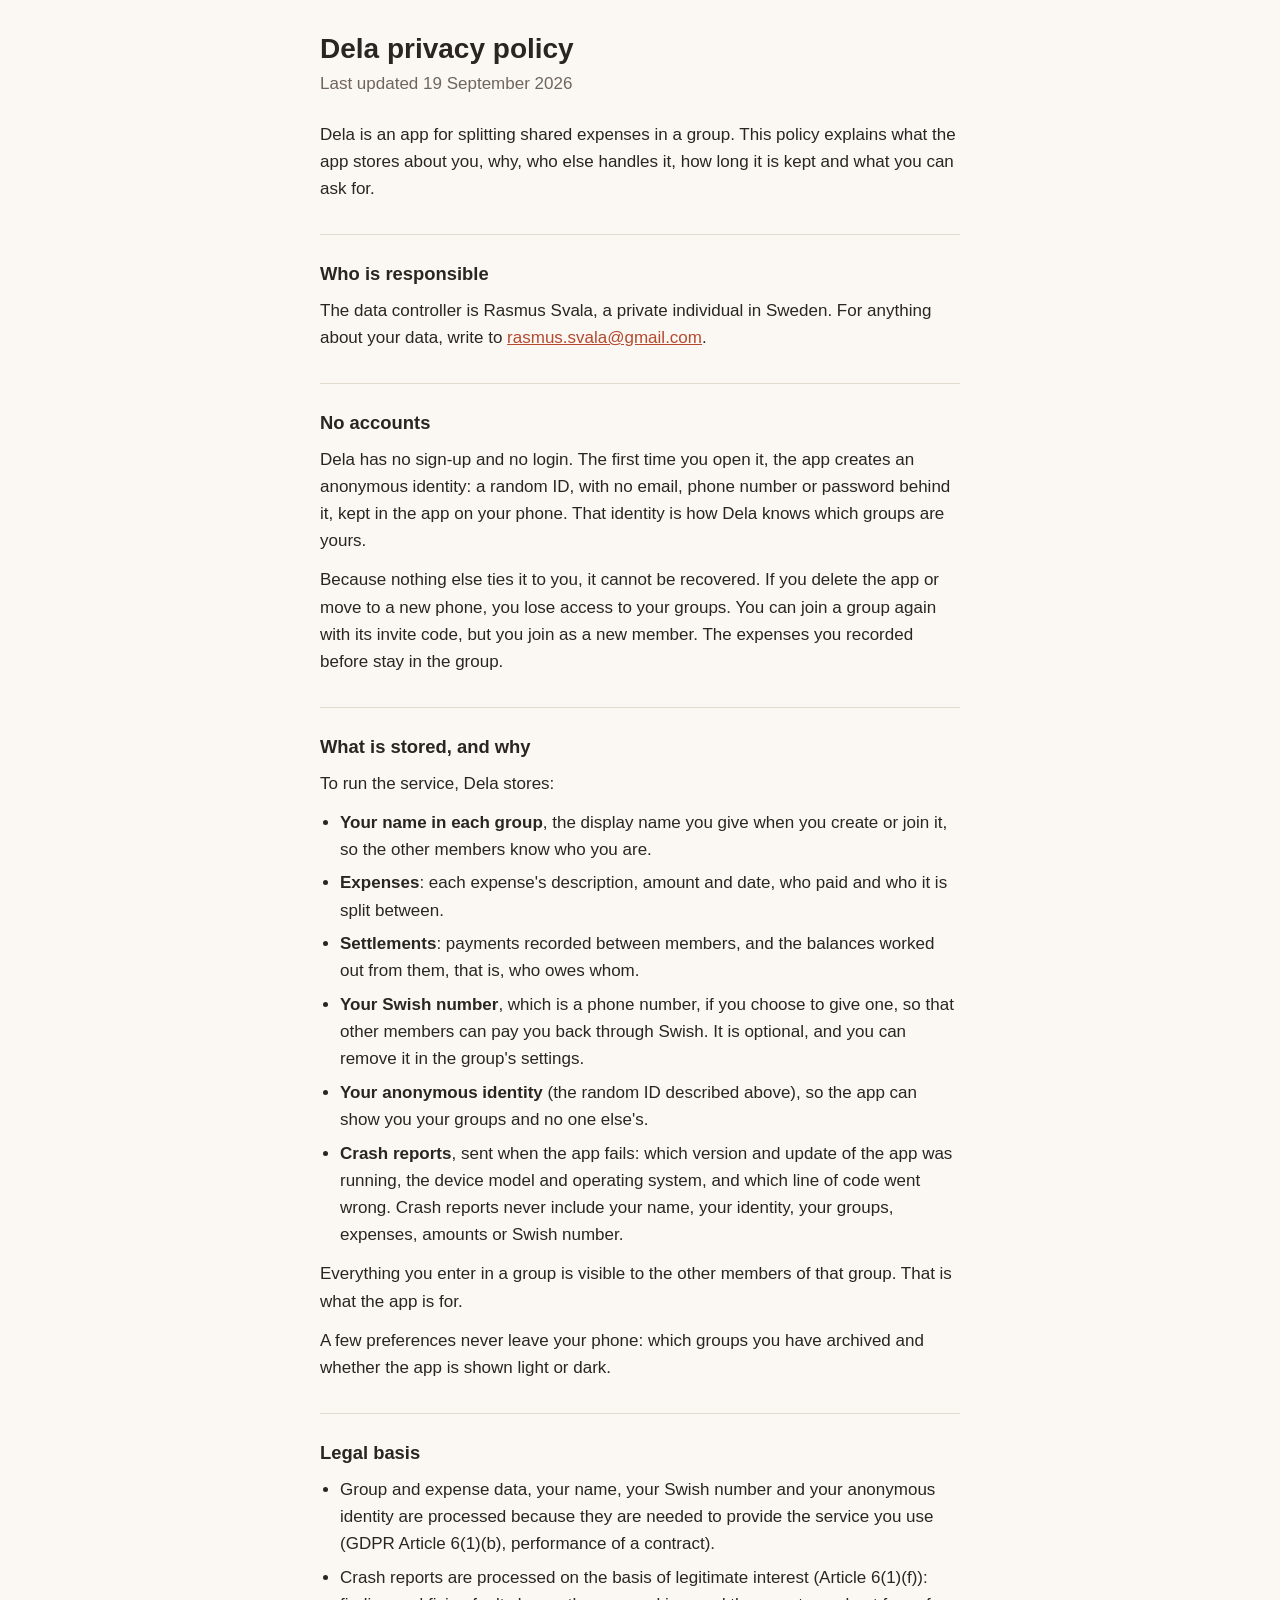
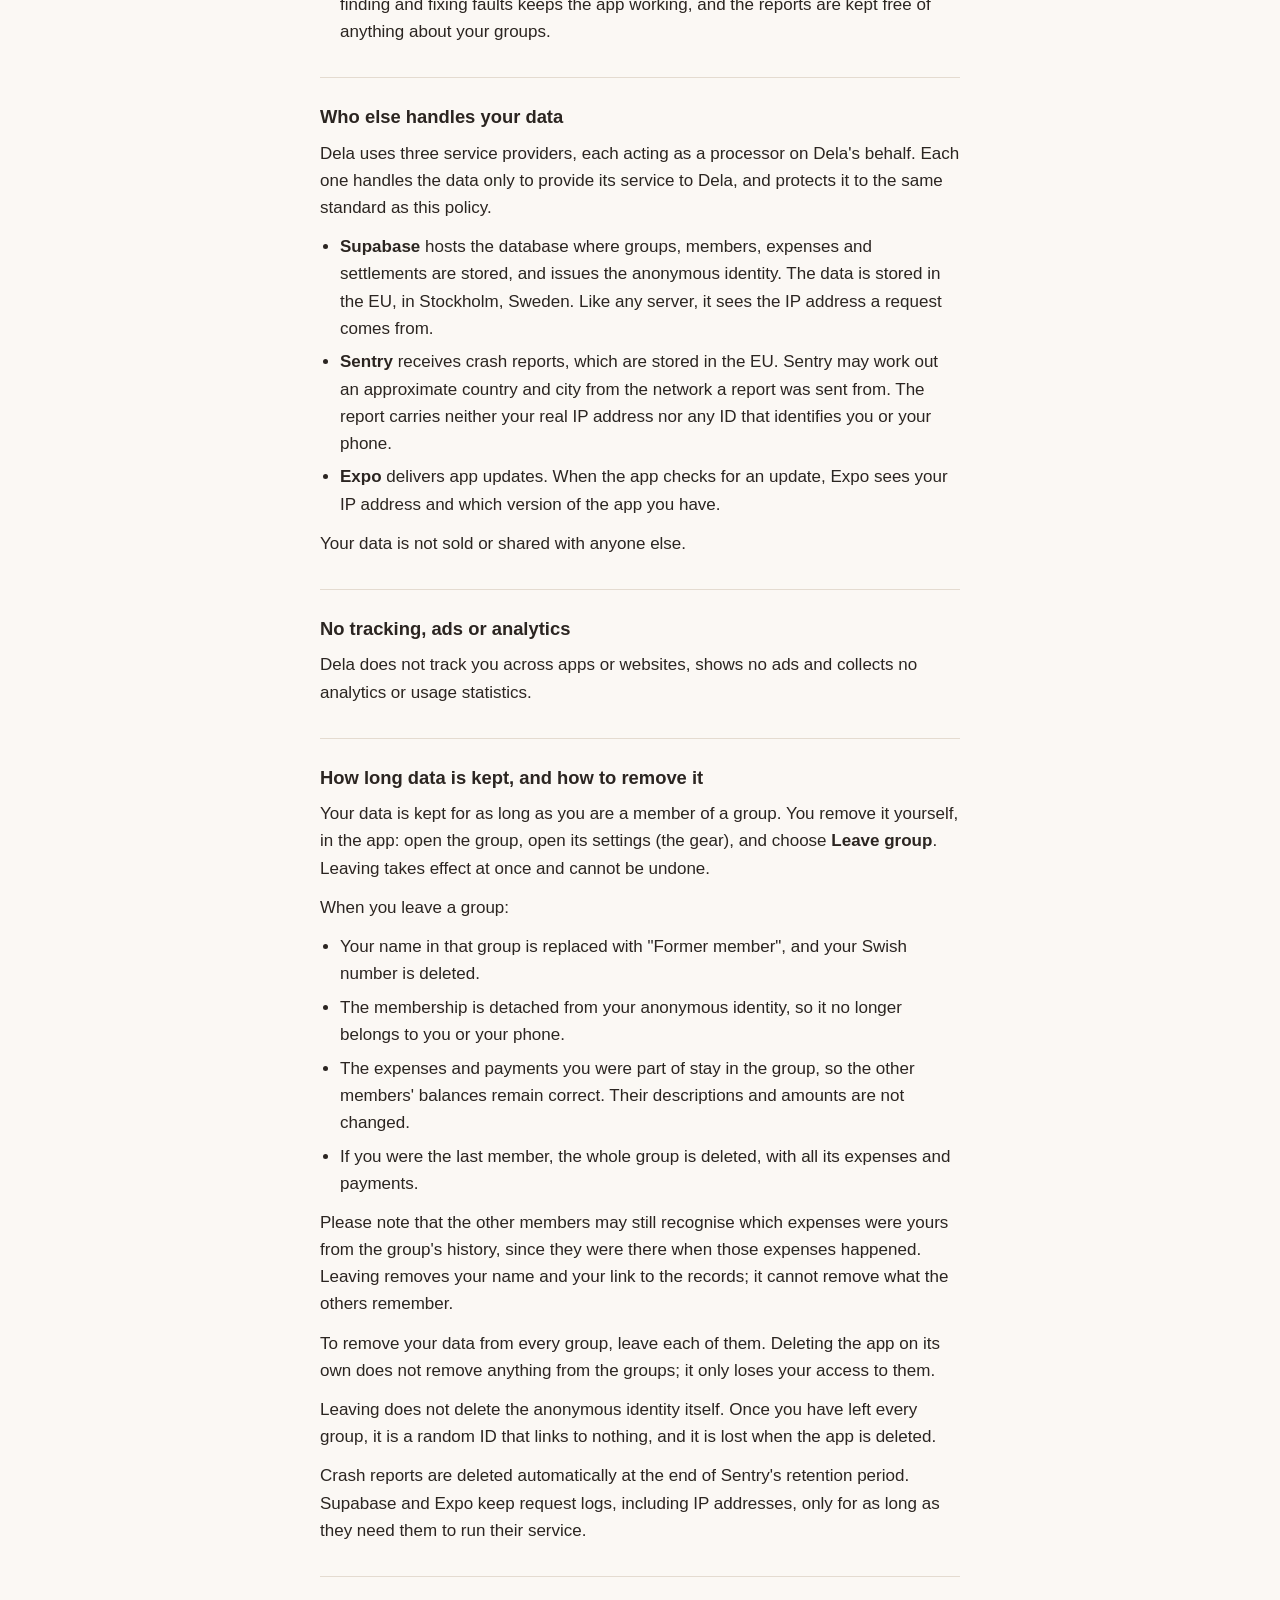
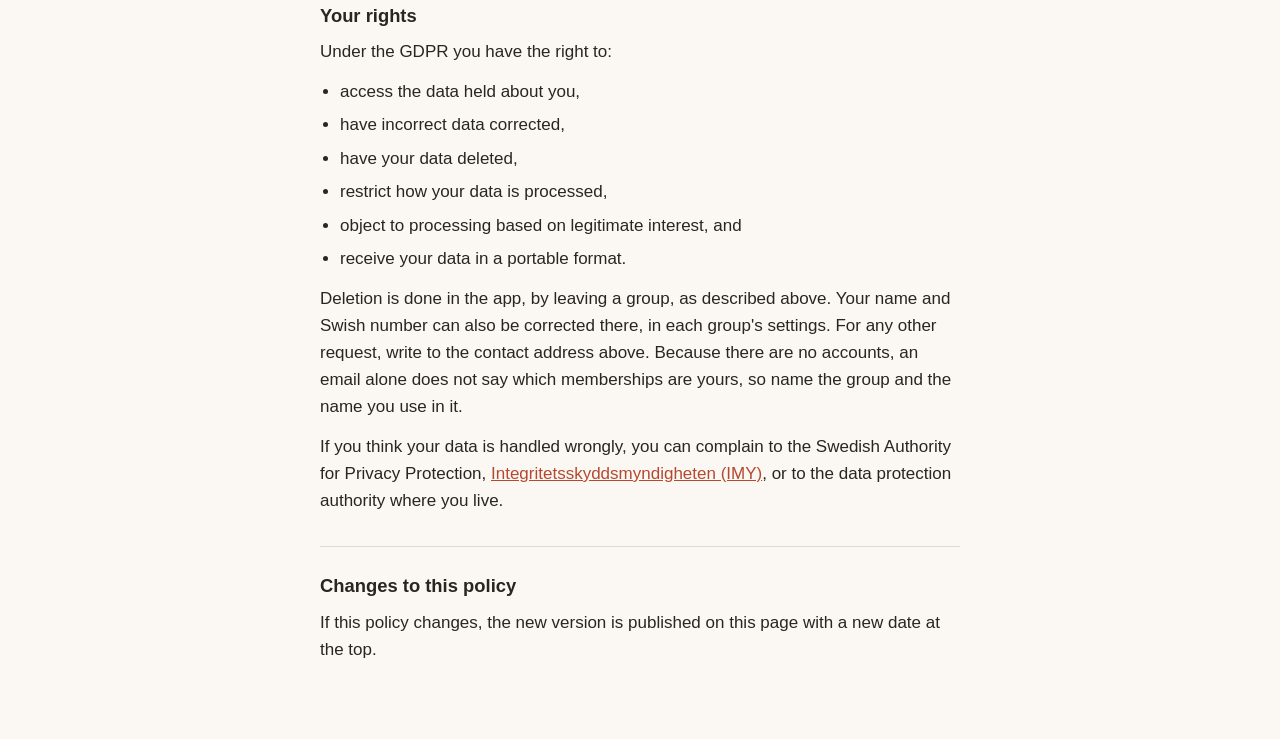
==== index.html @ add914f3 "Add the Dela privacy policy Co-Authored-By: Claude Opus 5 <noreply@anthropic.com>" ====
<!doctype html>
<html lang="en">
  <head>
    <meta charset="utf-8" />
    <meta name="viewport" content="width=device-width, initial-scale=1" />
    <title>Dela privacy policy</title>
    <style>
      :root {
        color-scheme: light dark;
        --text: #2b2521;
        --muted: #6f655d;
        --background: #fbf8f4;
        --rule: #e4dbd0;
        --link: #b4492f;
      }
      @media (prefers-color-scheme: dark) {
        :root {
          --text: #efe8e0;
          --muted: #a89d93;
          --background: #1b1714;
          --rule: #322c28;
          --link: #fd8c70;
        }
      }
      body {
        margin: 0;
        background: var(--background);
        color: var(--text);
        font: 17px/1.6 -apple-system, BlinkMacSystemFont, "Segoe UI", Roboto,
          sans-serif;
      }
      main {
        max-width: 40rem;
        margin: 0 auto;
        padding: 2rem 1rem 4rem;
      }
      h1 {
        font-size: 1.75rem;
        line-height: 1.2;
        margin: 0 0 0.25rem;
      }
      h2 {
        font-size: 1.15rem;
        margin: 2rem 0 0.5rem;
        padding-top: 1.5rem;
        border-top: 1px solid var(--rule);
      }
      p,
      ul {
        margin: 0 0 0.75rem;
      }
      ul {
        padding-left: 1.25rem;
      }
      li {
        margin-bottom: 0.4rem;
      }
      a {
        color: var(--link);
      }
      .updated {
        color: var(--muted);
        margin-bottom: 1.5rem;
      }
    </style>
  </head>
  <body>
    <main>
      <h1>Dela privacy policy</h1>
      <p class="updated">Last updated 19 September 2026</p>

      <p>
        Dela is an app for splitting shared expenses in a group. This policy
        explains what the app stores about you, why, who else handles it, how
        long it is kept and what you can ask for.
      </p>

      <h2>Who is responsible</h2>
      <p>
        The data controller is Rasmus Svala, a private individual in Sweden.
        For anything about your data, write to
        <a href="mailto:rasmus.svala@gmail.com"
          >rasmus.svala@gmail.com</a
        >.
      </p>

      <h2>No accounts</h2>
      <p>
        Dela has no sign-up and no login. The first time you open it, the app
        creates an anonymous identity: a random ID, with no email, phone number
        or password behind it, kept in the app on your phone. That identity is
        how Dela knows which groups are yours.
      </p>
      <p>
        Because nothing else ties it to you, it cannot be recovered. If you
        delete the app or move to a new phone, you lose access to your groups.
        You can join a group again with its invite code, but you join as a new
        member. The expenses you recorded before stay in the group.
      </p>

      <h2>What is stored, and why</h2>
      <p>To run the service, Dela stores:</p>
      <ul>
        <li>
          <strong>Your name in each group</strong>, the display name you give
          when you create or join it, so the other members know who you are.
        </li>
        <li>
          <strong>Expenses</strong>: each expense's description, amount and
          date, who paid and who it is split between.
        </li>
        <li>
          <strong>Settlements</strong>: payments recorded between members, and
          the balances worked out from them, that is, who owes whom.
        </li>
        <li>
          <strong>Your Swish number</strong>, which is a phone number, if you
          choose to give one, so that other members can pay you back through
          Swish. It is optional, and you can remove it in the group's settings.
        </li>
        <li>
          <strong>Your anonymous identity</strong> (the random ID described
          above), so the app can show you your groups and no one else's.
        </li>
        <li>
          <strong>Crash reports</strong>, sent when the app fails: which
          version and update of the app was running, the device model and
          operating system, and which line of code went wrong. Crash reports
          never include your name, your identity, your groups, expenses,
          amounts or Swish number.
        </li>
      </ul>
      <p>
        Everything you enter in a group is visible to the other members of that
        group. That is what the app is for.
      </p>
      <p>
        A few preferences never leave your phone: which groups you have
        archived and whether the app is shown light or dark.
      </p>

      <h2>Legal basis</h2>
      <ul>
        <li>
          Group and expense data, your name, your Swish number and your
          anonymous identity are processed because they are needed to provide
          the service you use (GDPR Article 6(1)(b), performance of a
          contract).
        </li>
        <li>
          Crash reports are processed on the basis of legitimate interest
          (Article 6(1)(f)): finding and fixing faults keeps the app working,
          and the reports are kept free of anything about your groups.
        </li>
      </ul>

      <h2>Who else handles your data</h2>
      <p>
        Dela uses three service providers, each acting as a processor on Dela's
        behalf. Each one handles the data only to provide its service to Dela,
        and protects it to the same standard as this policy.
      </p>
      <ul>
        <li>
          <strong>Supabase</strong> hosts the database where groups, members,
          expenses and settlements are stored, and issues the anonymous
          identity. The data is stored in the EU, in Stockholm, Sweden. Like
          any server, it sees the IP address a request comes from.
        </li>
        <li>
          <strong>Sentry</strong> receives crash reports, which are stored in
          the EU. Sentry may work out
          an approximate country and city from the network a report was sent
          from. The report carries neither your real IP address nor any ID
          that identifies you or your phone.
        </li>
        <li>
          <strong>Expo</strong> delivers app updates. When the app checks for
          an update, Expo sees your IP address and which version of the app
          you have.
        </li>
      </ul>
      <p>Your data is not sold or shared with anyone else.</p>

      <h2>No tracking, ads or analytics</h2>
      <p>
        Dela does not track you across apps or websites, shows no ads and
        collects no analytics or usage statistics.
      </p>

      <h2>How long data is kept, and how to remove it</h2>
      <p>
        Your data is kept for as long as you are a member of a group. You
        remove it yourself, in the app: open the group, open its settings (the
        gear), and choose <strong>Leave group</strong>. Leaving takes effect at
        once and cannot be undone.
      </p>
      <p>When you leave a group:</p>
      <ul>
        <li>
          Your name in that group is replaced with "Former member", and your
          Swish number is deleted.
        </li>
        <li>
          The membership is detached from your anonymous identity, so it no
          longer belongs to you or your phone.
        </li>
        <li>
          The expenses and payments you were part of stay in the group, so the
          other members' balances remain correct. Their descriptions and
          amounts are not changed.
        </li>
        <li>
          If you were the last member, the whole group is deleted, with all its
          expenses and payments.
        </li>
      </ul>
      <p>
        Please note that the other members may still recognise which expenses
        were yours from the group's history, since they were there when those
        expenses happened. Leaving removes your name and your link to the
        records; it cannot remove what the others remember.
      </p>
      <p>
        To remove your data from every group, leave each of them. Deleting the
        app on its own does not remove anything from the groups; it only loses
        your access to them.
      </p>
      <p>
        Leaving does not delete the anonymous identity itself. Once you have
        left every group, it is a random ID that links to nothing, and it is
        lost when the app is deleted.
      </p>
      <p>
        Crash reports are deleted automatically at the end of Sentry's
        retention period. Supabase and Expo keep request logs, including IP
        addresses, only for as long as they need them to run their service.
      </p>

      <h2>Your rights</h2>
      <p>Under the GDPR you have the right to:</p>
      <ul>
        <li>access the data held about you,</li>
        <li>have incorrect data corrected,</li>
        <li>have your data deleted,</li>
        <li>restrict how your data is processed,</li>
        <li>object to processing based on legitimate interest, and</li>
        <li>receive your data in a portable format.</li>
      </ul>
      <p>
        Deletion is done in the app, by leaving a group, as described above.
        Your name and Swish number can also be corrected there, in each group's
        settings. For any other request, write to the contact address above.
        Because there are no accounts, an email alone does not say which
        memberships are yours, so name the group and the name you use in it.
      </p>
      <p>
        If you think your data is handled wrongly, you can complain to the
        Swedish Authority for Privacy Protection,
        <a href="https://www.imy.se/en/">Integritetsskyddsmyndigheten (IMY)</a>,
        or to the data protection authority where you live.
      </p>

      <h2>Changes to this policy</h2>
      <p>
        If this policy changes, the new version is published on this page with
        a new date at the top.
      </p>
    </main>
  </body>
</html>
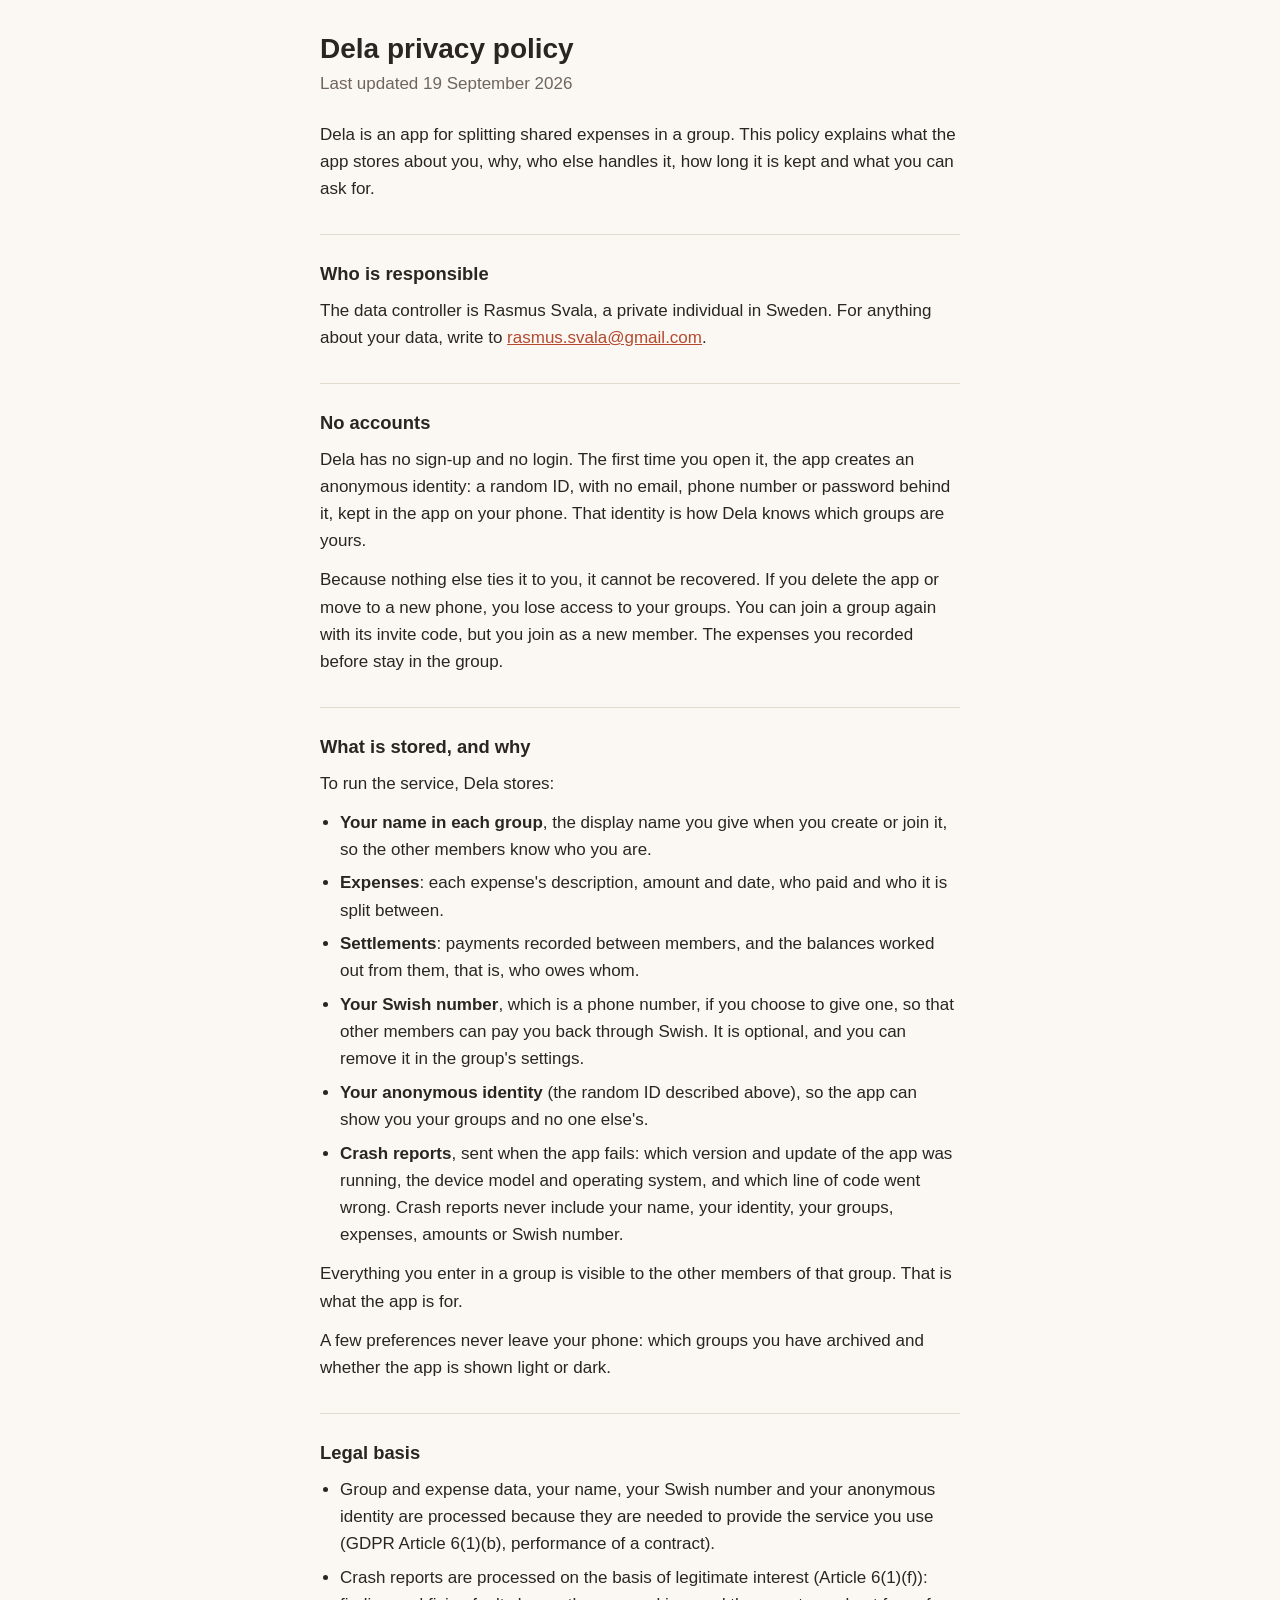
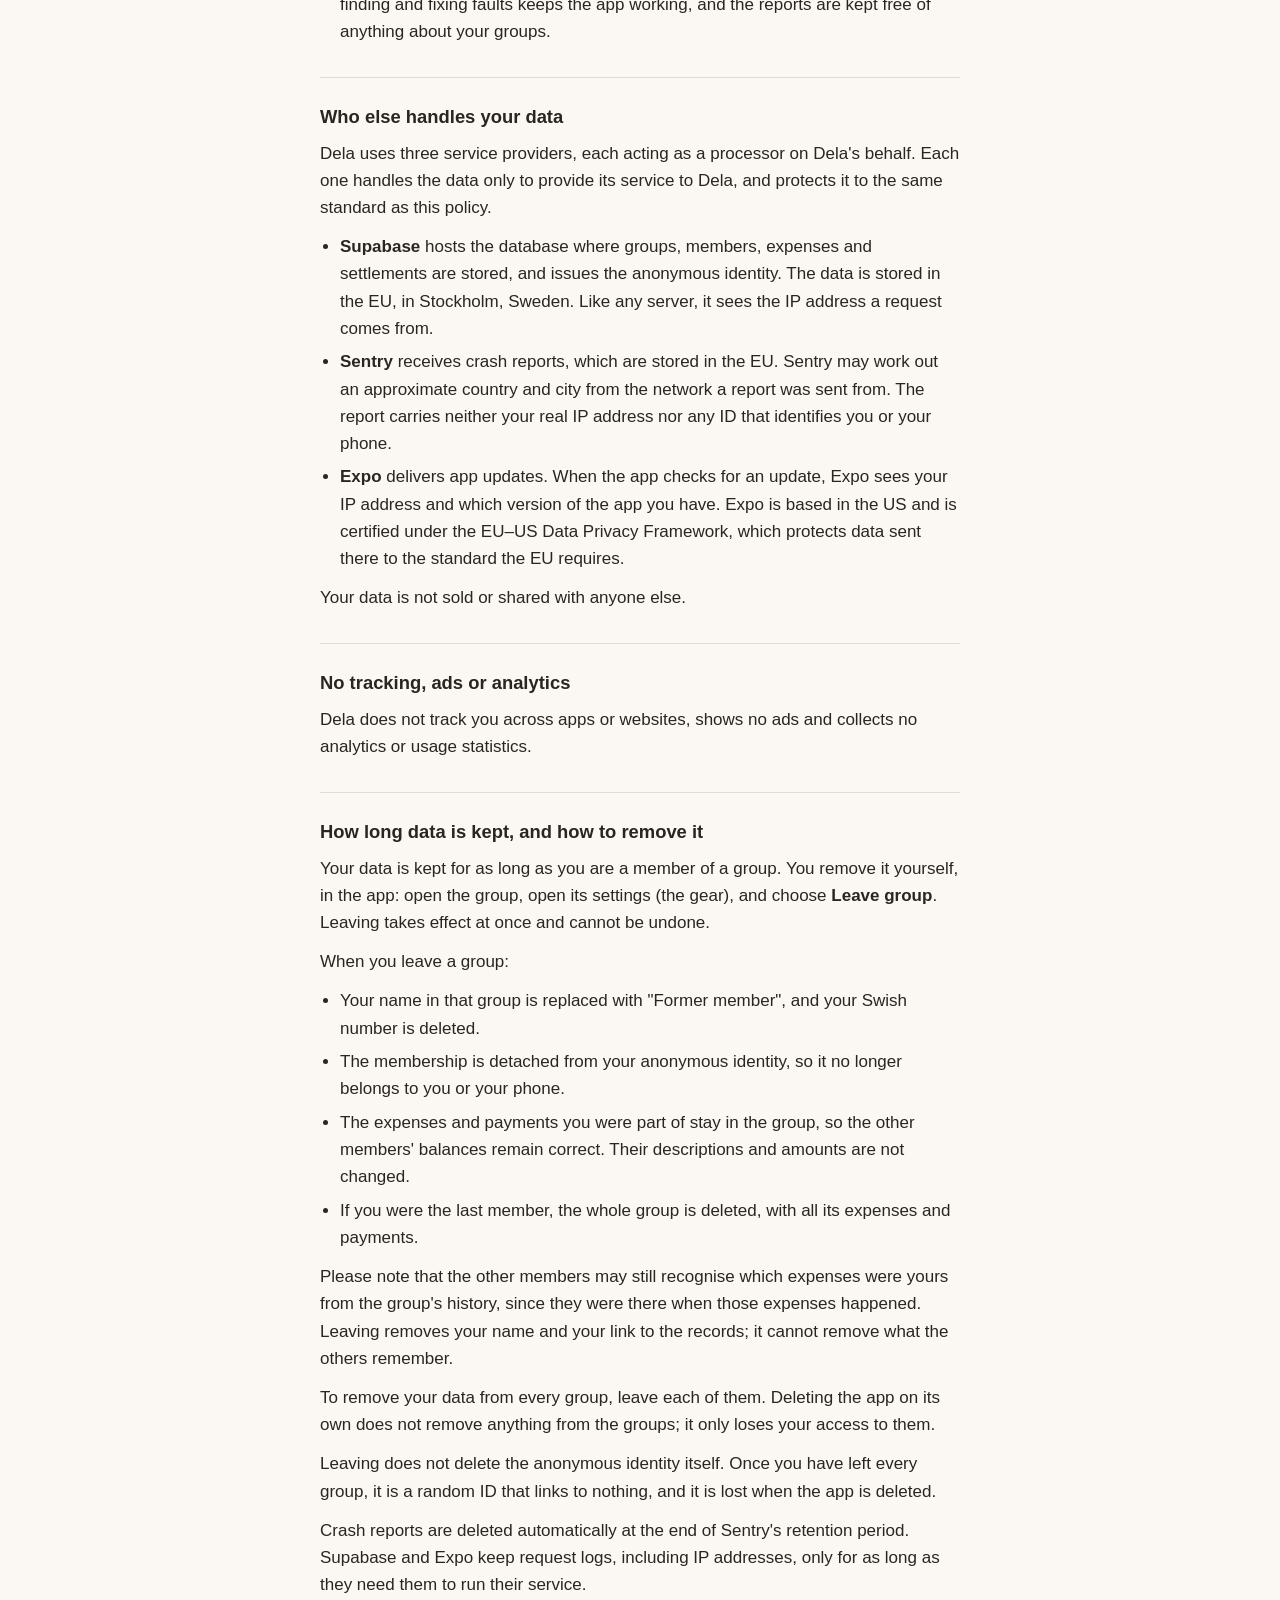
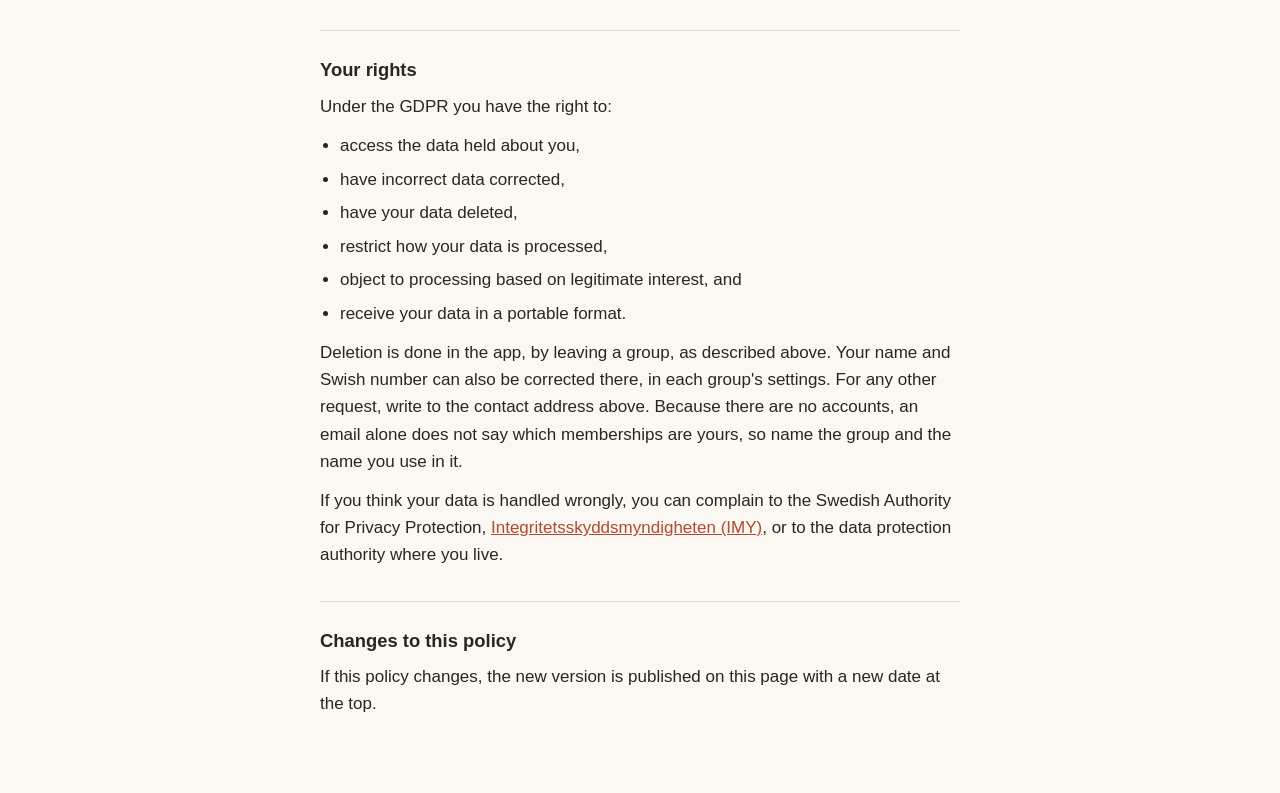
==== commit 77bc3a5a: "Say Expo is in the US, under the EU–US Data Privacy Framework Co-Authored-By: Claude Opus 5 <noreply" ====
--- a/index.html
+++ b/index.html
@@ -177,7 +177,9 @@
         <li>
           <strong>Expo</strong> delivers app updates. When the app checks for
           an update, Expo sees your IP address and which version of the app
-          you have.
+          you have. Expo is based in the US and is certified under the EU–US
+          Data Privacy Framework, which protects data sent there to the
+          standard the EU requires.
         </li>
       </ul>
       <p>Your data is not sold or shared with anyone else.</p>
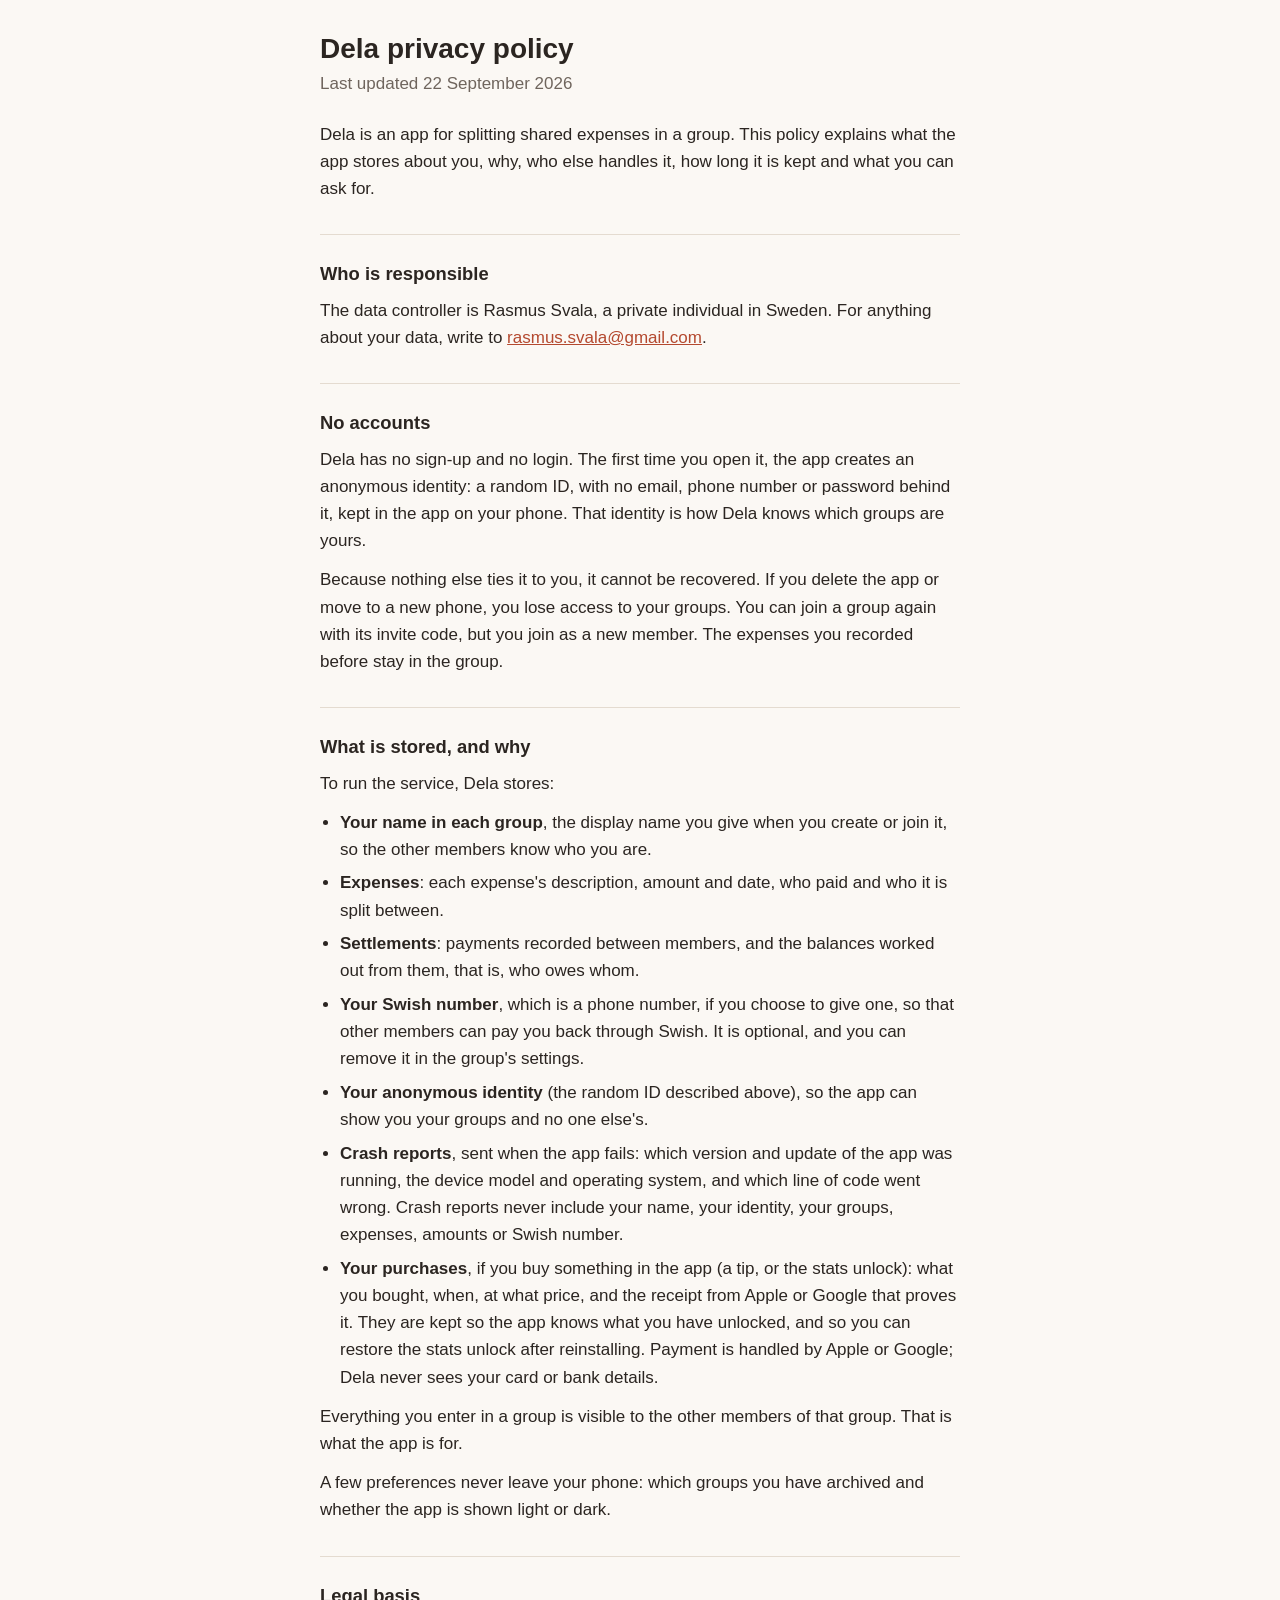
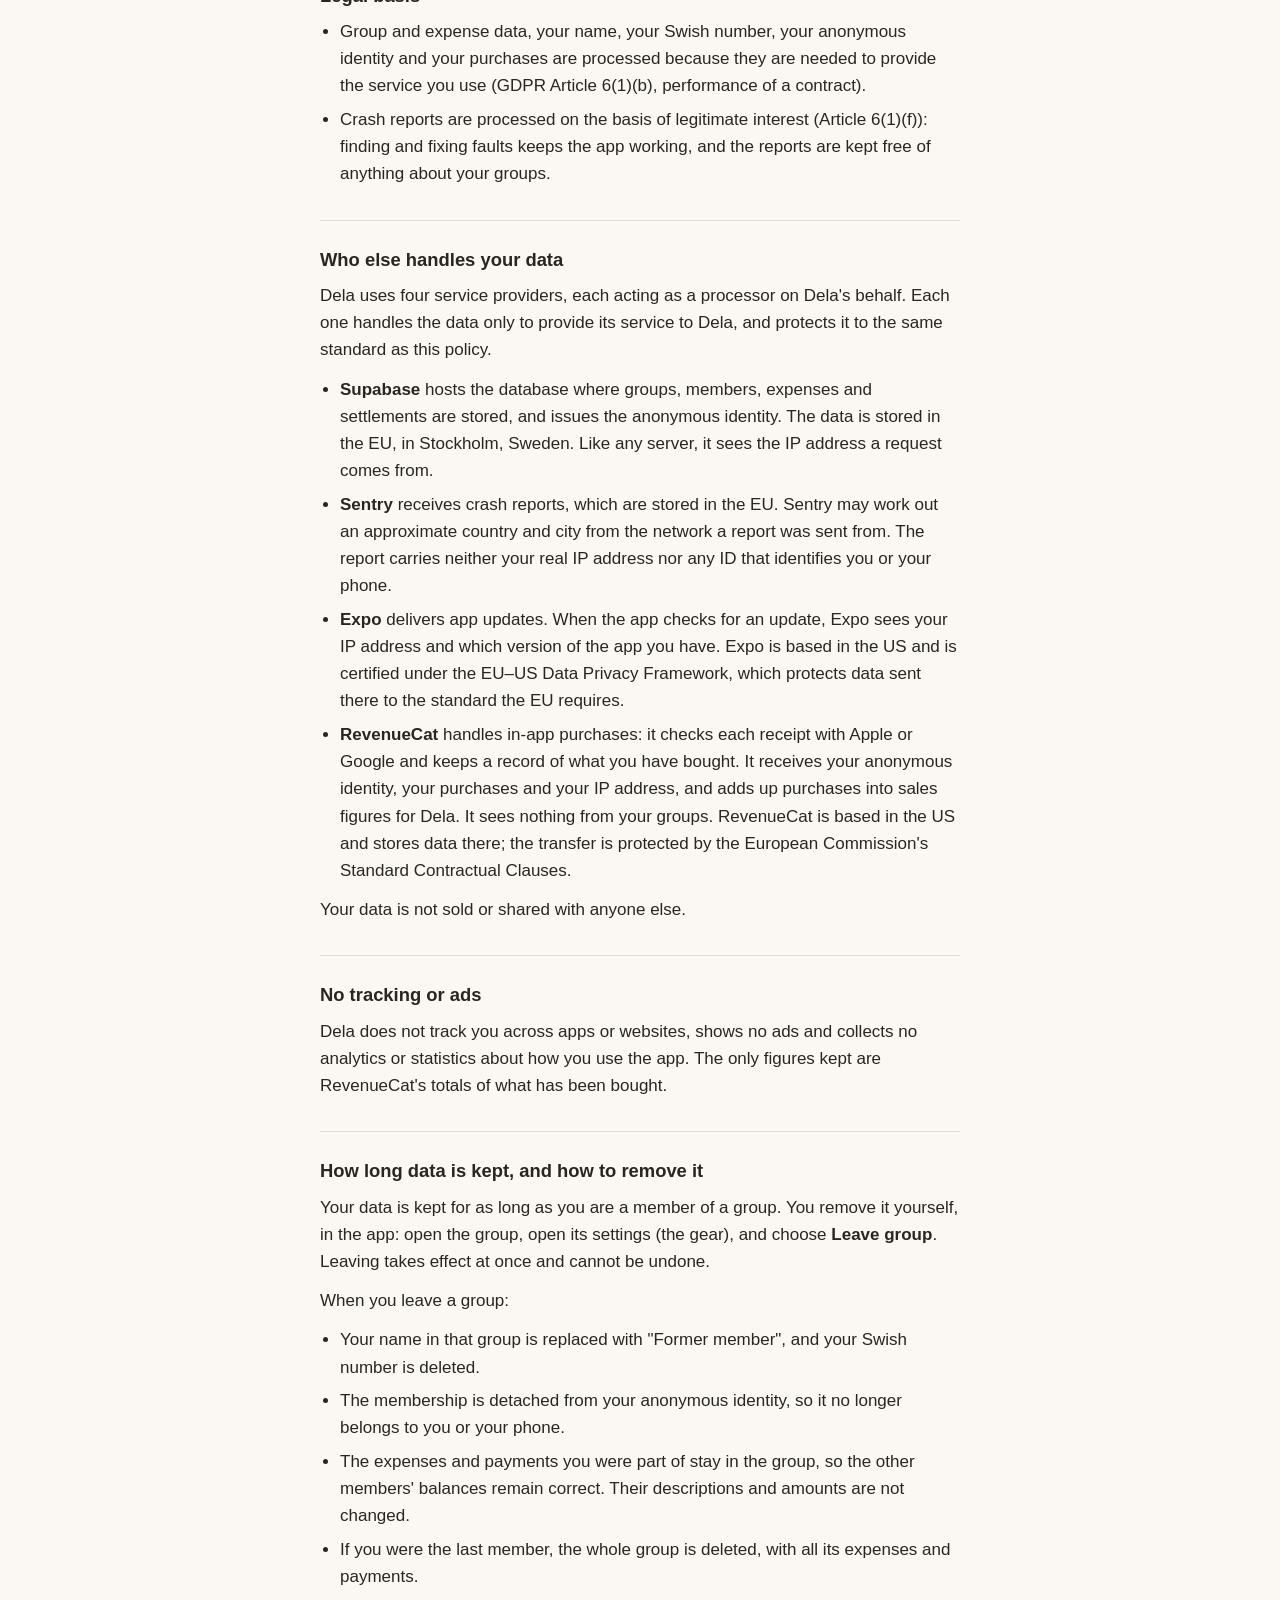
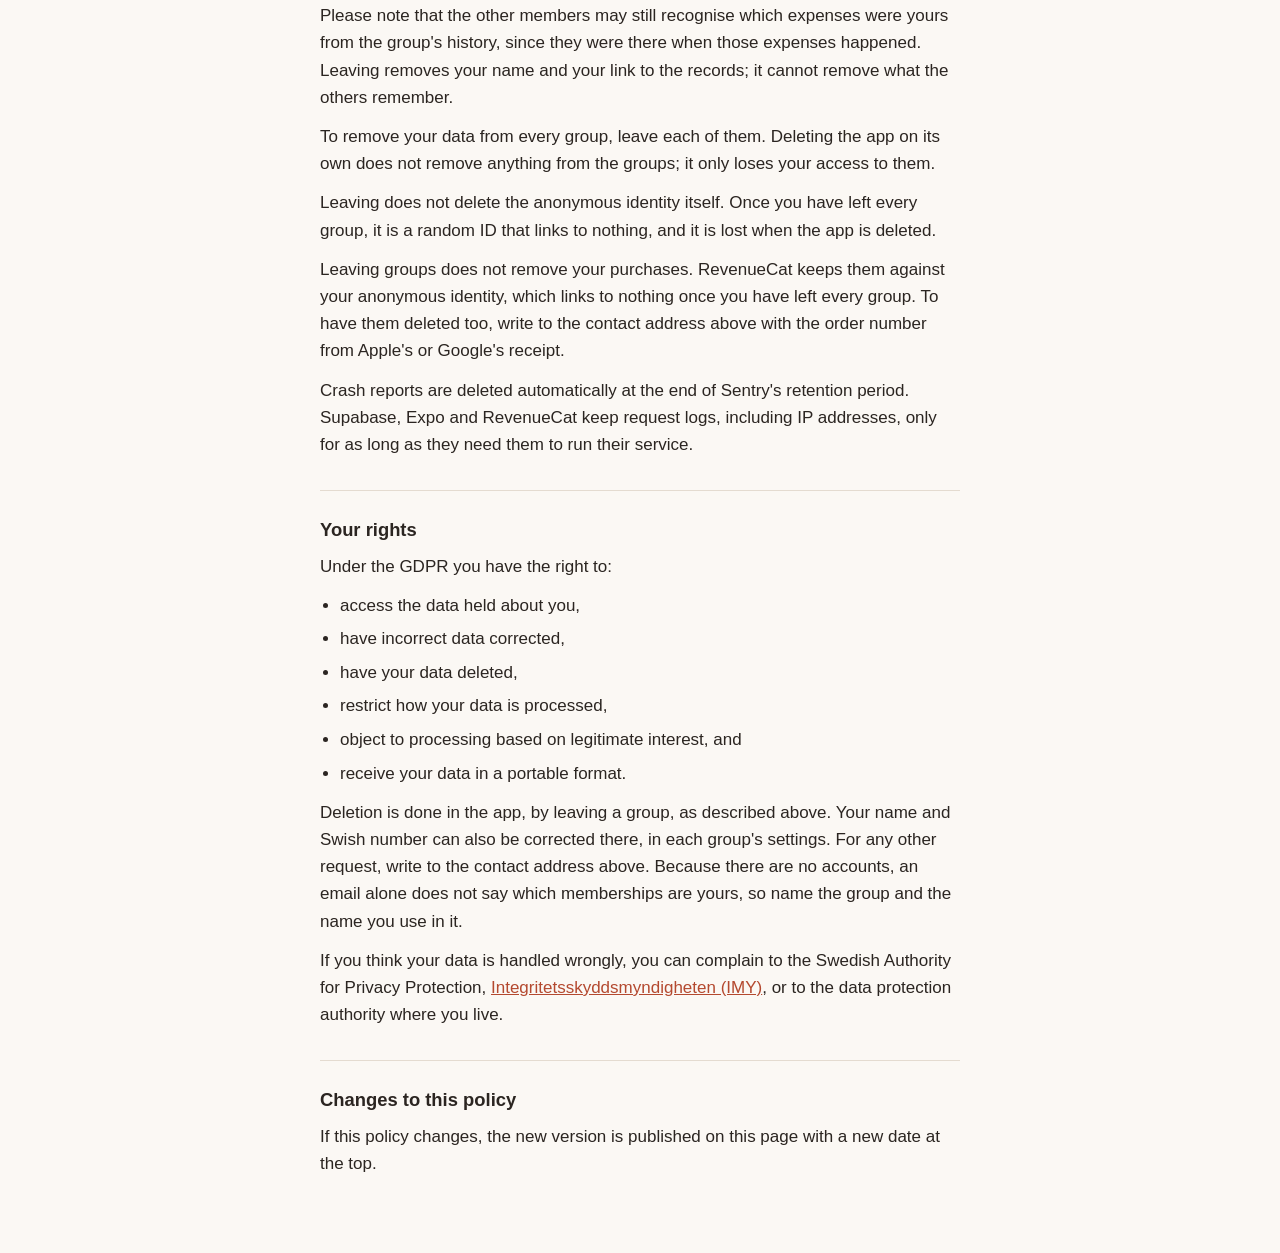
==== commit a645132d: "Name RevenueCat and the purchases it handles Co-Authored-By: Claude Opus 5.5 <noreply@anthropic.com>" ====
--- a/index.html
+++ b/index.html
@@ -67,7 +67,7 @@
   <body>
     <main>
       <h1>Dela privacy policy</h1>
-      <p class="updated">Last updated 19 September 2026</p>
+      <p class="updated">Last updated 22 September 2026</p>
 
       <p>
         Dela is an app for splitting shared expenses in a group. This policy
@@ -129,6 +129,14 @@
           never include your name, your identity, your groups, expenses,
           amounts or Swish number.
         </li>
+        <li>
+          <strong>Your purchases</strong>, if you buy something in the app (a
+          tip, or the stats unlock): what you bought, when, at what price, and
+          the receipt from Apple or Google that proves it. They are kept so the
+          app knows what you have unlocked, and so you can restore the stats
+          unlock after reinstalling. Payment is handled by Apple or Google;
+          Dela never sees your card or bank details.
+        </li>
       </ul>
       <p>
         Everything you enter in a group is visible to the other members of that
@@ -142,10 +150,10 @@
       <h2>Legal basis</h2>
       <ul>
         <li>
-          Group and expense data, your name, your Swish number and your
-          anonymous identity are processed because they are needed to provide
-          the service you use (GDPR Article 6(1)(b), performance of a
-          contract).
+          Group and expense data, your name, your Swish number, your
+          anonymous identity and your purchases are processed because they are
+          needed to provide the service you use (GDPR Article 6(1)(b),
+          performance of a contract).
         </li>
         <li>
           Crash reports are processed on the basis of legitimate interest
@@ -156,7 +164,7 @@
 
       <h2>Who else handles your data</h2>
       <p>
-        Dela uses three service providers, each acting as a processor on Dela's
+        Dela uses four service providers, each acting as a processor on Dela's
         behalf. Each one handles the data only to provide its service to Dela,
         and protects it to the same standard as this policy.
       </p>
@@ -181,13 +189,23 @@
           Data Privacy Framework, which protects data sent there to the
           standard the EU requires.
         </li>
+        <li>
+          <strong>RevenueCat</strong> handles in-app purchases: it checks each
+          receipt with Apple or Google and keeps a record of what you have
+          bought. It receives your anonymous identity, your purchases and your
+          IP address, and adds up purchases into sales figures for Dela. It
+          sees nothing from your groups. RevenueCat is based in the US and
+          stores data there; the transfer is protected by the European
+          Commission's Standard Contractual Clauses.
+        </li>
       </ul>
       <p>Your data is not sold or shared with anyone else.</p>
 
-      <h2>No tracking, ads or analytics</h2>
+      <h2>No tracking or ads</h2>
       <p>
         Dela does not track you across apps or websites, shows no ads and
-        collects no analytics or usage statistics.
+        collects no analytics or statistics about how you use the app. The
+        only figures kept are RevenueCat's totals of what has been bought.
       </p>
 
       <h2>How long data is kept, and how to remove it</h2>
@@ -234,9 +252,16 @@
         lost when the app is deleted.
       </p>
       <p>
+        Leaving groups does not remove your purchases. RevenueCat keeps them
+        against your anonymous identity, which links to nothing once you have
+        left every group. To have them deleted too, write to the contact
+        address above with the order number from Apple's or Google's receipt.
+      </p>
+      <p>
         Crash reports are deleted automatically at the end of Sentry's
-        retention period. Supabase and Expo keep request logs, including IP
-        addresses, only for as long as they need them to run their service.
+        retention period. Supabase, Expo and RevenueCat keep request logs,
+        including IP addresses, only for as long as they need them to run
+        their service.
       </p>
 
       <h2>Your rights</h2>
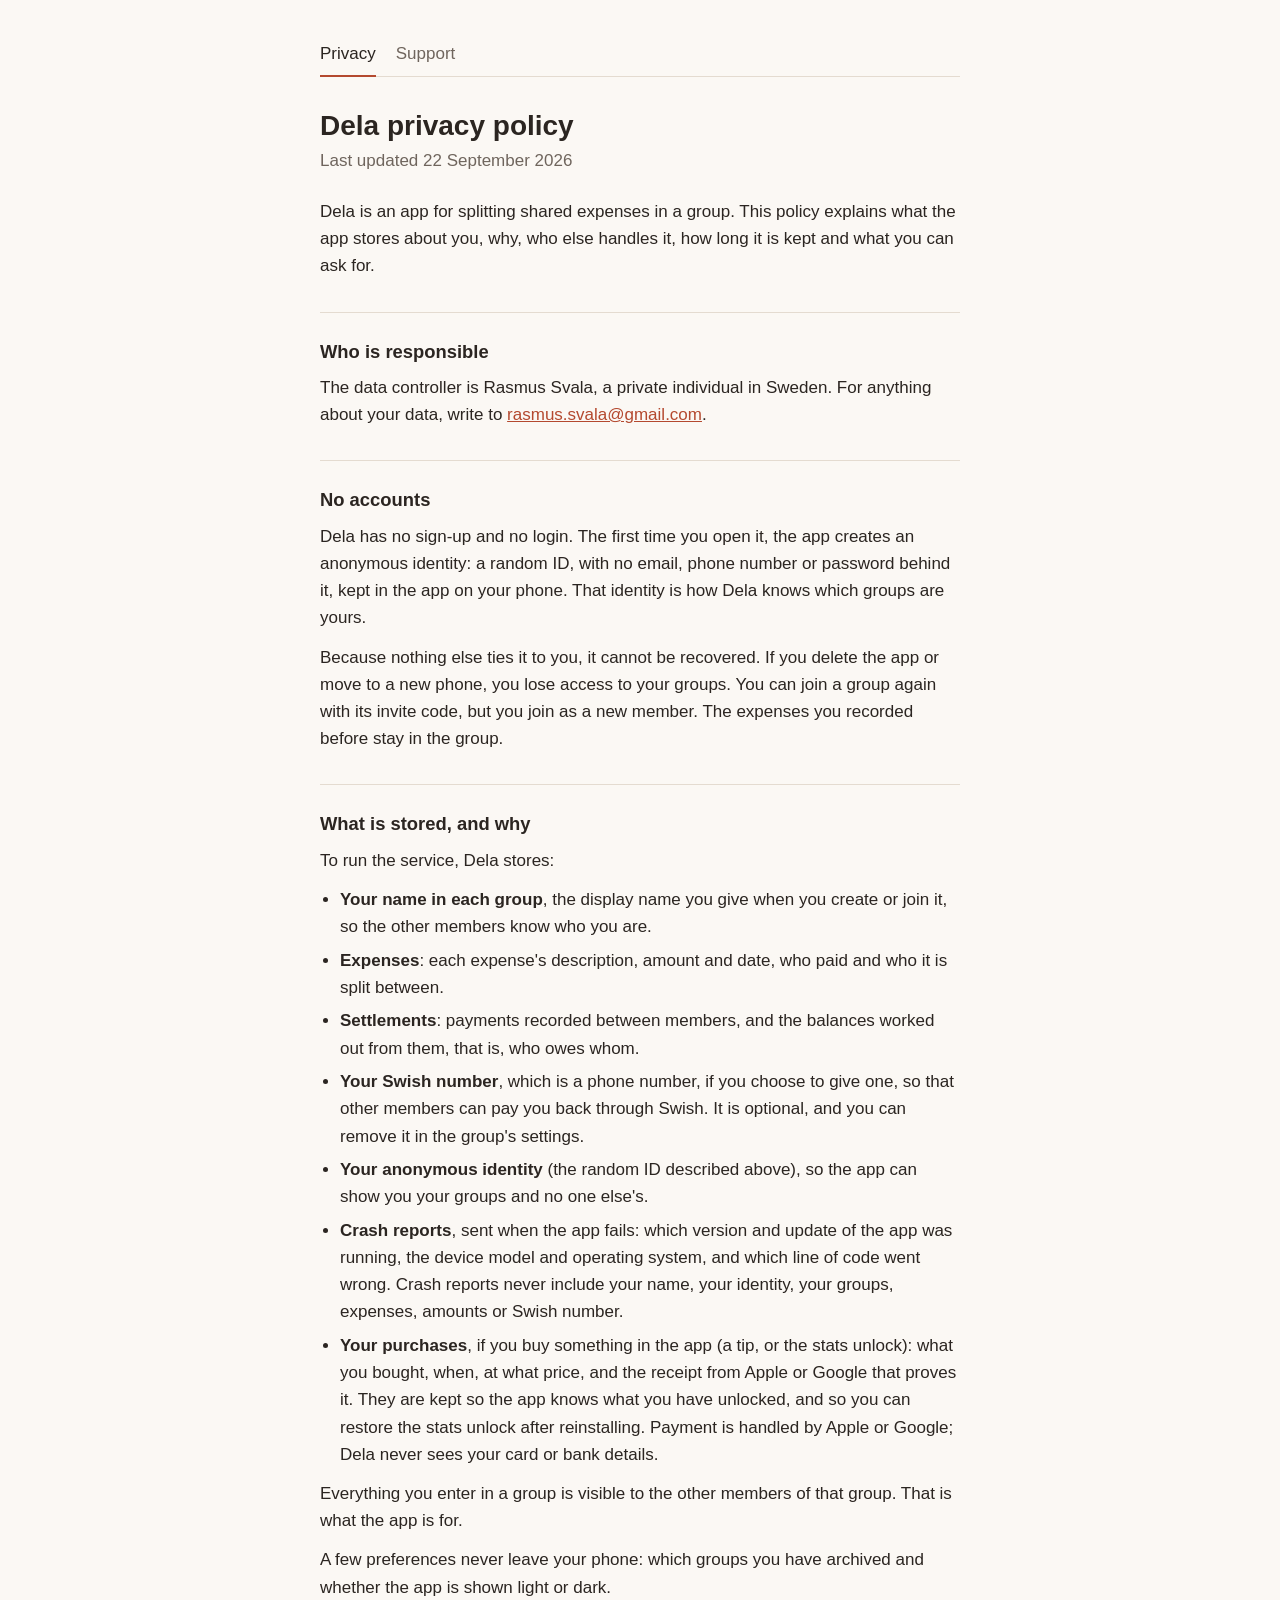
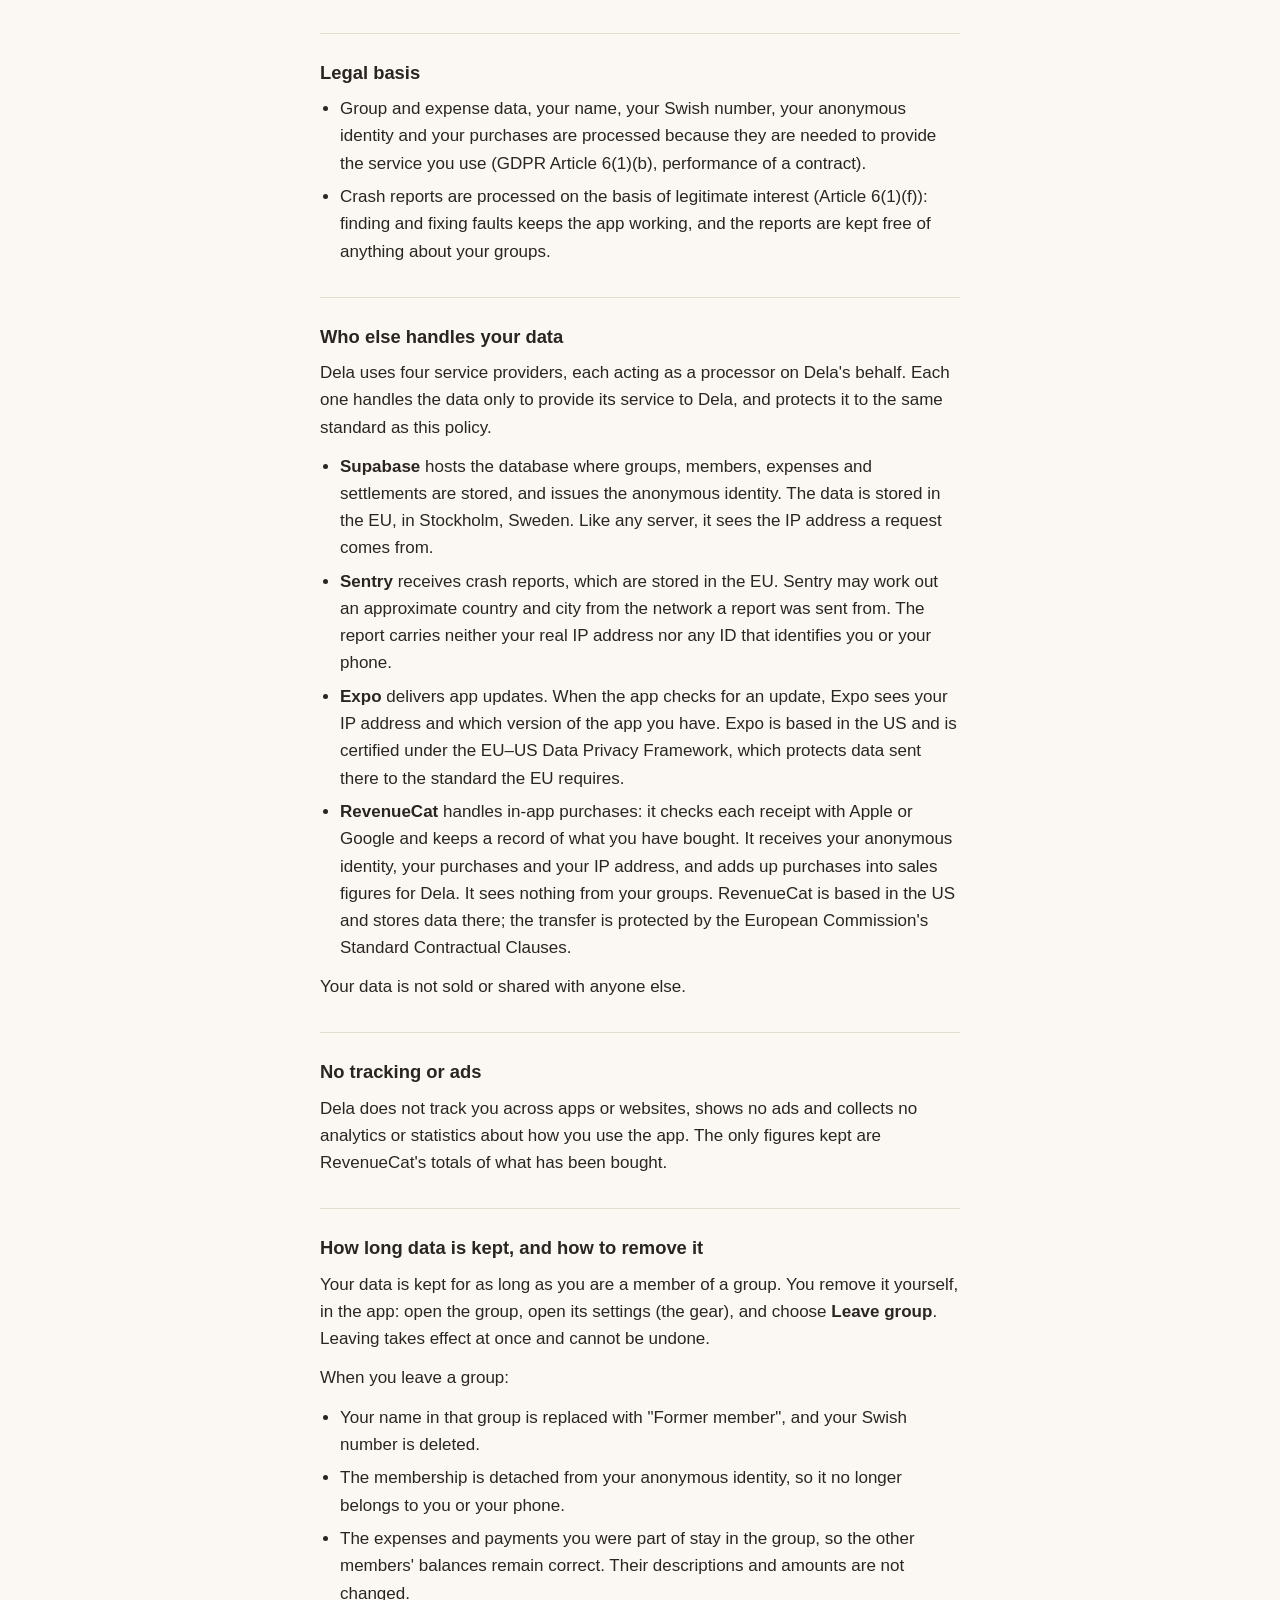
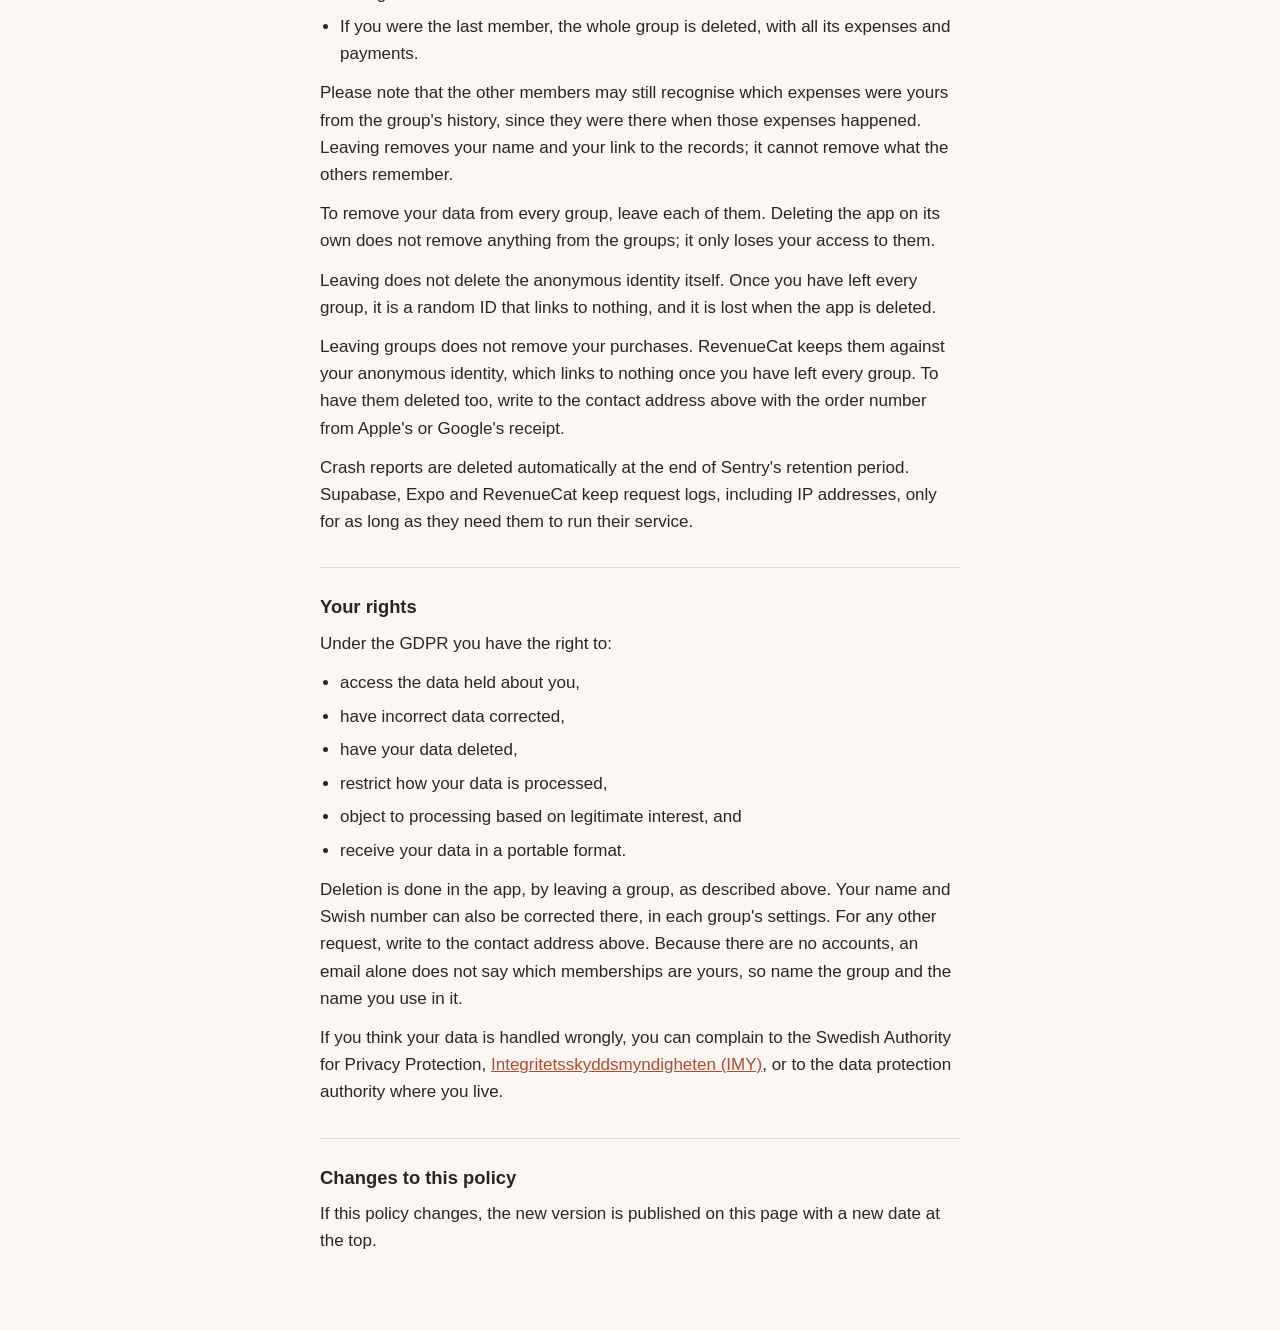
==== commit 3602501b: "Move the policy to /privacy/, with Privacy and Support tabs The site now holds the privacy policy an" ====
--- a/index.html
+++ b/index.html
@@ -3,296 +3,11 @@
   <head>
     <meta charset="utf-8" />
     <meta name="viewport" content="width=device-width, initial-scale=1" />
-    <title>Dela privacy policy</title>
-    <style>
-      :root {
-        color-scheme: light dark;
-        --text: #2b2521;
-        --muted: #6f655d;
-        --background: #fbf8f4;
-        --rule: #e4dbd0;
-        --link: #b4492f;
-      }
-      @media (prefers-color-scheme: dark) {
-        :root {
-          --text: #efe8e0;
-          --muted: #a89d93;
-          --background: #1b1714;
-          --rule: #322c28;
-          --link: #fd8c70;
-        }
-      }
-      body {
-        margin: 0;
-        background: var(--background);
-        color: var(--text);
-        font: 17px/1.6 -apple-system, BlinkMacSystemFont, "Segoe UI", Roboto,
-          sans-serif;
-      }
-      main {
-        max-width: 40rem;
-        margin: 0 auto;
-        padding: 2rem 1rem 4rem;
-      }
-      h1 {
-        font-size: 1.75rem;
-        line-height: 1.2;
-        margin: 0 0 0.25rem;
-      }
-      h2 {
-        font-size: 1.15rem;
-        margin: 2rem 0 0.5rem;
-        padding-top: 1.5rem;
-        border-top: 1px solid var(--rule);
-      }
-      p,
-      ul {
-        margin: 0 0 0.75rem;
-      }
-      ul {
-        padding-left: 1.25rem;
-      }
-      li {
-        margin-bottom: 0.4rem;
-      }
-      a {
-        color: var(--link);
-      }
-      .updated {
-        color: var(--muted);
-        margin-bottom: 1.5rem;
-      }
-    </style>
+    <meta http-equiv="refresh" content="0; url=privacy/" />
+    <link rel="canonical" href="privacy/" />
+    <title>Dela</title>
   </head>
   <body>
-    <main>
-      <h1>Dela privacy policy</h1>
-      <p class="updated">Last updated 22 September 2026</p>
-
-      <p>
-        Dela is an app for splitting shared expenses in a group. This policy
-        explains what the app stores about you, why, who else handles it, how
-        long it is kept and what you can ask for.
-      </p>
-
-      <h2>Who is responsible</h2>
-      <p>
-        The data controller is Rasmus Svala, a private individual in Sweden.
-        For anything about your data, write to
-        <a href="mailto:rasmus.svala@gmail.com"
-          >rasmus.svala@gmail.com</a
-        >.
-      </p>
-
-      <h2>No accounts</h2>
-      <p>
-        Dela has no sign-up and no login. The first time you open it, the app
-        creates an anonymous identity: a random ID, with no email, phone number
-        or password behind it, kept in the app on your phone. That identity is
-        how Dela knows which groups are yours.
-      </p>
-      <p>
-        Because nothing else ties it to you, it cannot be recovered. If you
-        delete the app or move to a new phone, you lose access to your groups.
-        You can join a group again with its invite code, but you join as a new
-        member. The expenses you recorded before stay in the group.
-      </p>
-
-      <h2>What is stored, and why</h2>
-      <p>To run the service, Dela stores:</p>
-      <ul>
-        <li>
-          <strong>Your name in each group</strong>, the display name you give
-          when you create or join it, so the other members know who you are.
-        </li>
-        <li>
-          <strong>Expenses</strong>: each expense's description, amount and
-          date, who paid and who it is split between.
-        </li>
-        <li>
-          <strong>Settlements</strong>: payments recorded between members, and
-          the balances worked out from them, that is, who owes whom.
-        </li>
-        <li>
-          <strong>Your Swish number</strong>, which is a phone number, if you
-          choose to give one, so that other members can pay you back through
-          Swish. It is optional, and you can remove it in the group's settings.
-        </li>
-        <li>
-          <strong>Your anonymous identity</strong> (the random ID described
-          above), so the app can show you your groups and no one else's.
-        </li>
-        <li>
-          <strong>Crash reports</strong>, sent when the app fails: which
-          version and update of the app was running, the device model and
-          operating system, and which line of code went wrong. Crash reports
-          never include your name, your identity, your groups, expenses,
-          amounts or Swish number.
-        </li>
-        <li>
-          <strong>Your purchases</strong>, if you buy something in the app (a
-          tip, or the stats unlock): what you bought, when, at what price, and
-          the receipt from Apple or Google that proves it. They are kept so the
-          app knows what you have unlocked, and so you can restore the stats
-          unlock after reinstalling. Payment is handled by Apple or Google;
-          Dela never sees your card or bank details.
-        </li>
-      </ul>
-      <p>
-        Everything you enter in a group is visible to the other members of that
-        group. That is what the app is for.
-      </p>
-      <p>
-        A few preferences never leave your phone: which groups you have
-        archived and whether the app is shown light or dark.
-      </p>
-
-      <h2>Legal basis</h2>
-      <ul>
-        <li>
-          Group and expense data, your name, your Swish number, your
-          anonymous identity and your purchases are processed because they are
-          needed to provide the service you use (GDPR Article 6(1)(b),
-          performance of a contract).
-        </li>
-        <li>
-          Crash reports are processed on the basis of legitimate interest
-          (Article 6(1)(f)): finding and fixing faults keeps the app working,
-          and the reports are kept free of anything about your groups.
-        </li>
-      </ul>
-
-      <h2>Who else handles your data</h2>
-      <p>
-        Dela uses four service providers, each acting as a processor on Dela's
-        behalf. Each one handles the data only to provide its service to Dela,
-        and protects it to the same standard as this policy.
-      </p>
-      <ul>
-        <li>
-          <strong>Supabase</strong> hosts the database where groups, members,
-          expenses and settlements are stored, and issues the anonymous
-          identity. The data is stored in the EU, in Stockholm, Sweden. Like
-          any server, it sees the IP address a request comes from.
-        </li>
-        <li>
-          <strong>Sentry</strong> receives crash reports, which are stored in
-          the EU. Sentry may work out
-          an approximate country and city from the network a report was sent
-          from. The report carries neither your real IP address nor any ID
-          that identifies you or your phone.
-        </li>
-        <li>
-          <strong>Expo</strong> delivers app updates. When the app checks for
-          an update, Expo sees your IP address and which version of the app
-          you have. Expo is based in the US and is certified under the EU–US
-          Data Privacy Framework, which protects data sent there to the
-          standard the EU requires.
-        </li>
-        <li>
-          <strong>RevenueCat</strong> handles in-app purchases: it checks each
-          receipt with Apple or Google and keeps a record of what you have
-          bought. It receives your anonymous identity, your purchases and your
-          IP address, and adds up purchases into sales figures for Dela. It
-          sees nothing from your groups. RevenueCat is based in the US and
-          stores data there; the transfer is protected by the European
-          Commission's Standard Contractual Clauses.
-        </li>
-      </ul>
-      <p>Your data is not sold or shared with anyone else.</p>
-
-      <h2>No tracking or ads</h2>
-      <p>
-        Dela does not track you across apps or websites, shows no ads and
-        collects no analytics or statistics about how you use the app. The
-        only figures kept are RevenueCat's totals of what has been bought.
-      </p>
-
-      <h2>How long data is kept, and how to remove it</h2>
-      <p>
-        Your data is kept for as long as you are a member of a group. You
-        remove it yourself, in the app: open the group, open its settings (the
-        gear), and choose <strong>Leave group</strong>. Leaving takes effect at
-        once and cannot be undone.
-      </p>
-      <p>When you leave a group:</p>
-      <ul>
-        <li>
-          Your name in that group is replaced with "Former member", and your
-          Swish number is deleted.
-        </li>
-        <li>
-          The membership is detached from your anonymous identity, so it no
-          longer belongs to you or your phone.
-        </li>
-        <li>
-          The expenses and payments you were part of stay in the group, so the
-          other members' balances remain correct. Their descriptions and
-          amounts are not changed.
-        </li>
-        <li>
-          If you were the last member, the whole group is deleted, with all its
-          expenses and payments.
-        </li>
-      </ul>
-      <p>
-        Please note that the other members may still recognise which expenses
-        were yours from the group's history, since they were there when those
-        expenses happened. Leaving removes your name and your link to the
-        records; it cannot remove what the others remember.
-      </p>
-      <p>
-        To remove your data from every group, leave each of them. Deleting the
-        app on its own does not remove anything from the groups; it only loses
-        your access to them.
-      </p>
-      <p>
-        Leaving does not delete the anonymous identity itself. Once you have
-        left every group, it is a random ID that links to nothing, and it is
-        lost when the app is deleted.
-      </p>
-      <p>
-        Leaving groups does not remove your purchases. RevenueCat keeps them
-        against your anonymous identity, which links to nothing once you have
-        left every group. To have them deleted too, write to the contact
-        address above with the order number from Apple's or Google's receipt.
-      </p>
-      <p>
-        Crash reports are deleted automatically at the end of Sentry's
-        retention period. Supabase, Expo and RevenueCat keep request logs,
-        including IP addresses, only for as long as they need them to run
-        their service.
-      </p>
-
-      <h2>Your rights</h2>
-      <p>Under the GDPR you have the right to:</p>
-      <ul>
-        <li>access the data held about you,</li>
-        <li>have incorrect data corrected,</li>
-        <li>have your data deleted,</li>
-        <li>restrict how your data is processed,</li>
-        <li>object to processing based on legitimate interest, and</li>
-        <li>receive your data in a portable format.</li>
-      </ul>
-      <p>
-        Deletion is done in the app, by leaving a group, as described above.
-        Your name and Swish number can also be corrected there, in each group's
-        settings. For any other request, write to the contact address above.
-        Because there are no accounts, an email alone does not say which
-        memberships are yours, so name the group and the name you use in it.
-      </p>
-      <p>
-        If you think your data is handled wrongly, you can complain to the
-        Swedish Authority for Privacy Protection,
-        <a href="https://www.imy.se/en/">Integritetsskyddsmyndigheten (IMY)</a>,
-        or to the data protection authority where you live.
-      </p>
-
-      <h2>Changes to this policy</h2>
-      <p>
-        If this policy changes, the new version is published on this page with
-        a new date at the top.
-      </p>
-    </main>
+    <p><a href="privacy/">Dela privacy policy</a></p>
   </body>
 </html>
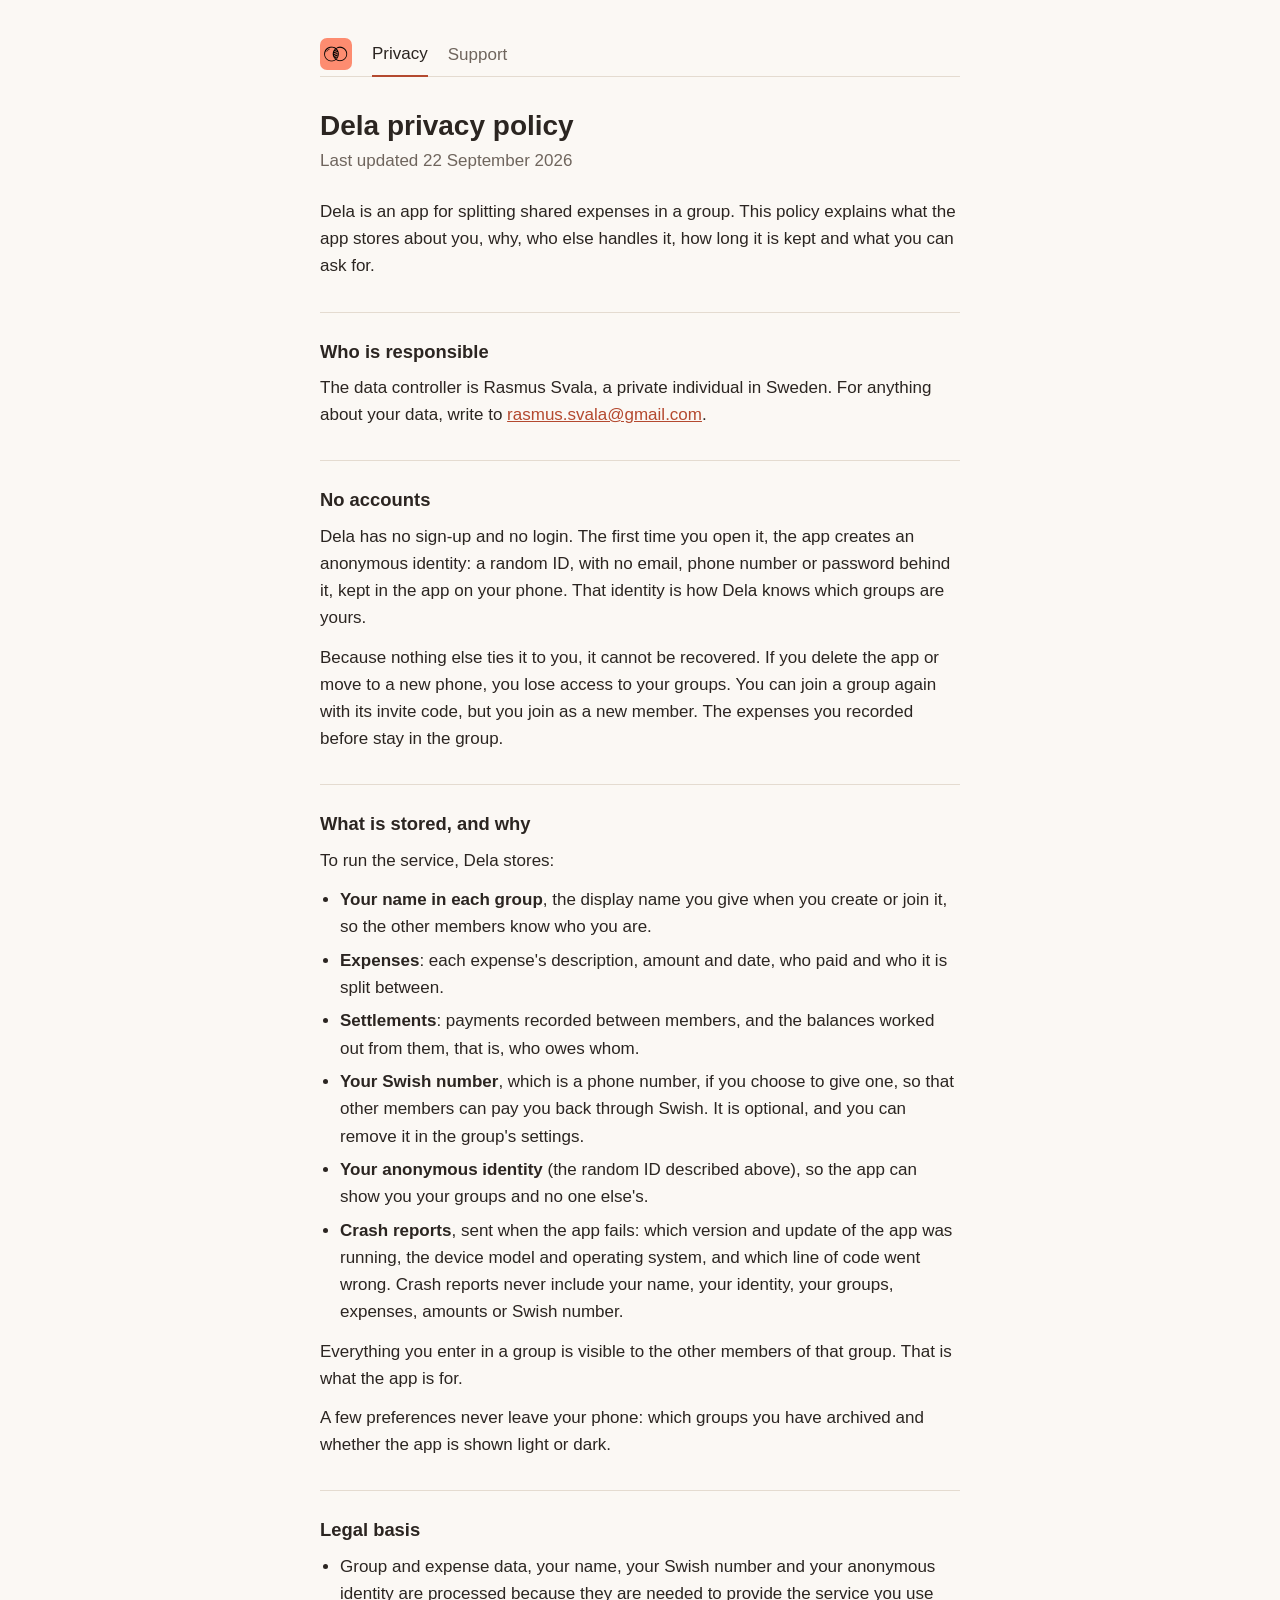
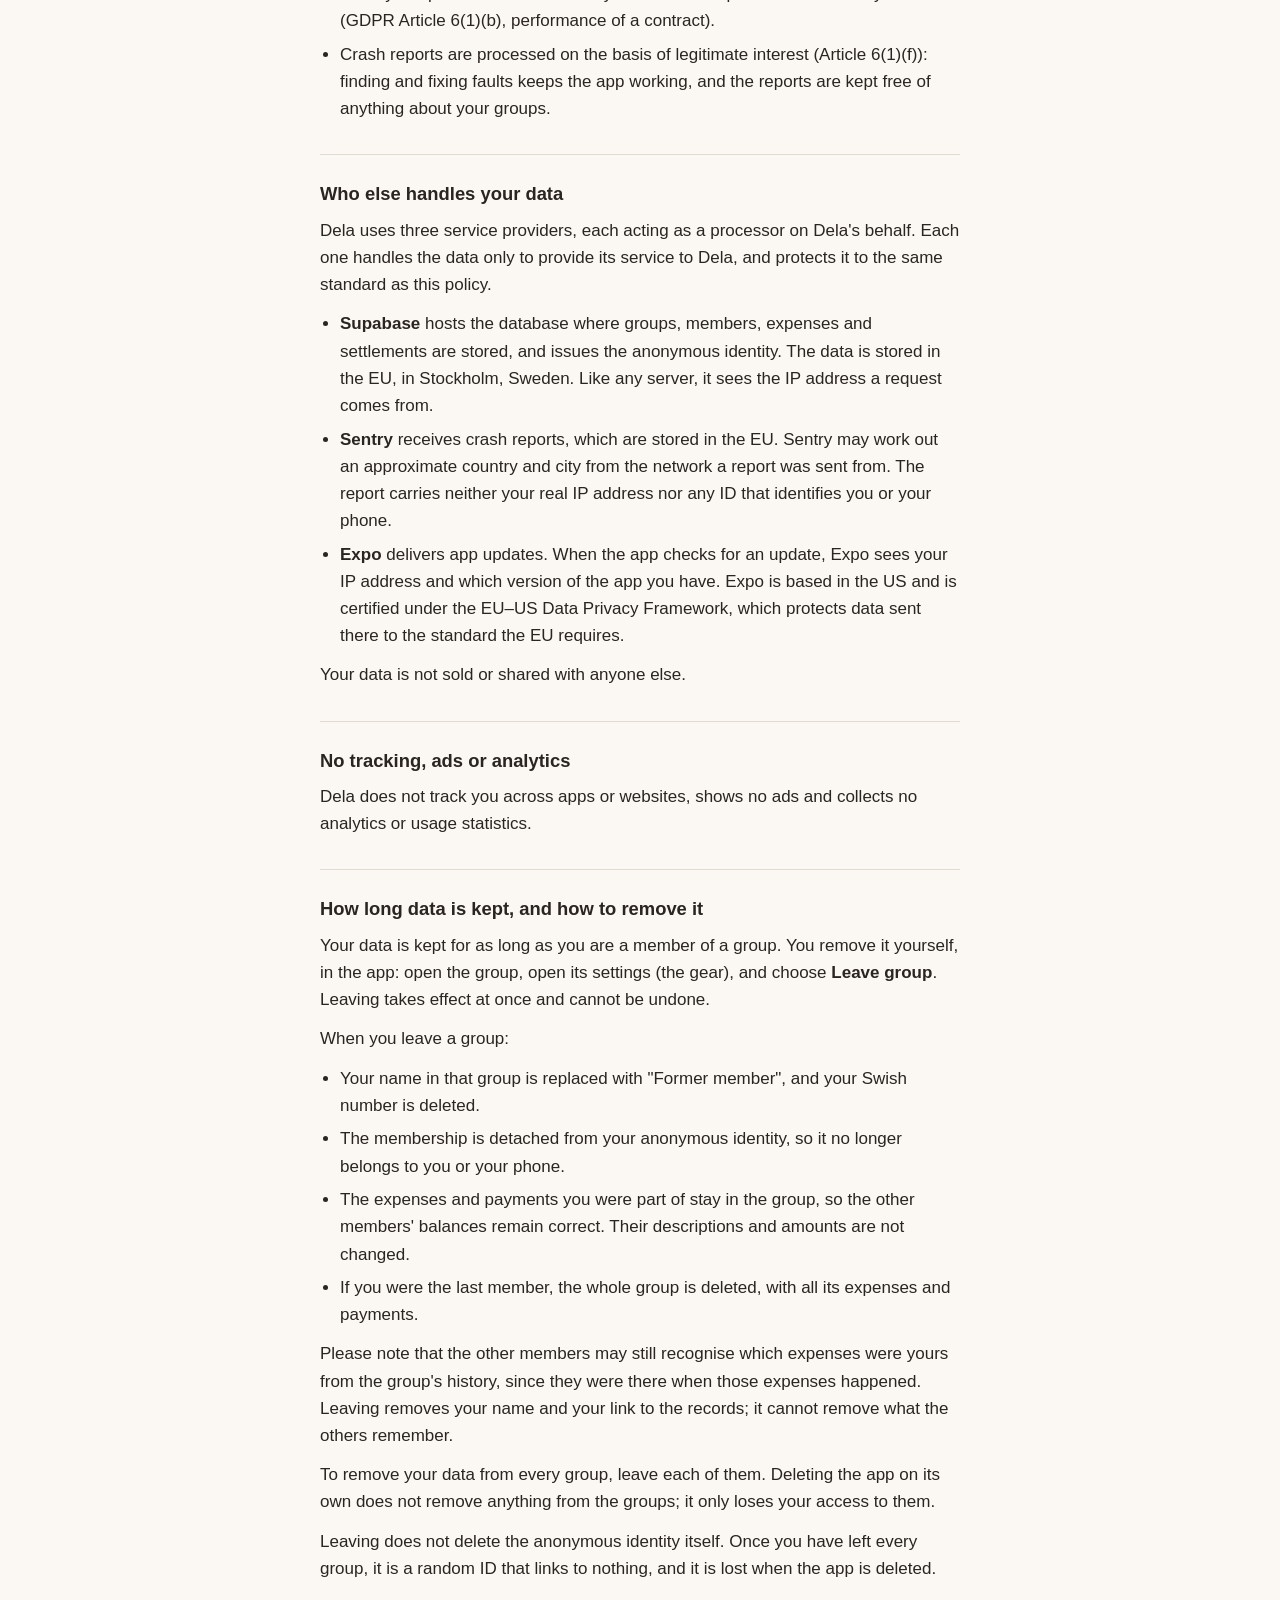
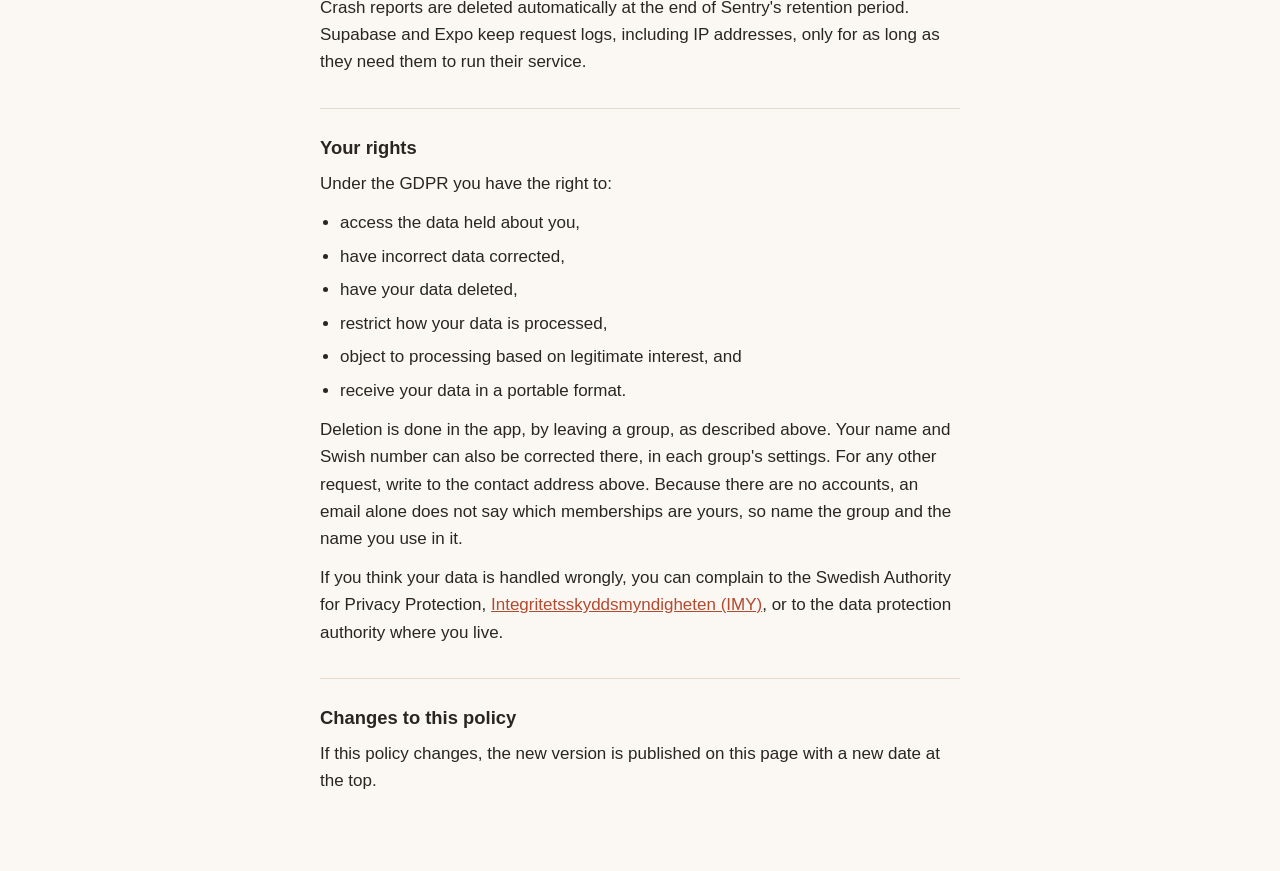
==== commit cd8e0dd6: "Show the Dela icon in the header and as the favicon Co-Authored-By: Claude Opus 5.5 <noreply@anthrop" ====
--- a/index.html
+++ b/index.html
@@ -6,6 +6,8 @@
     <meta http-equiv="refresh" content="0; url=privacy/" />
     <link rel="canonical" href="privacy/" />
     <title>Dela</title>
+    <link rel="icon" type="image/png" sizes="48x48" href="icons/favicon-48.png" />
+    <link rel="apple-touch-icon" href="icons/apple-touch-icon.png" />
   </head>
   <body>
     <p><a href="privacy/">Dela privacy policy</a></p>
